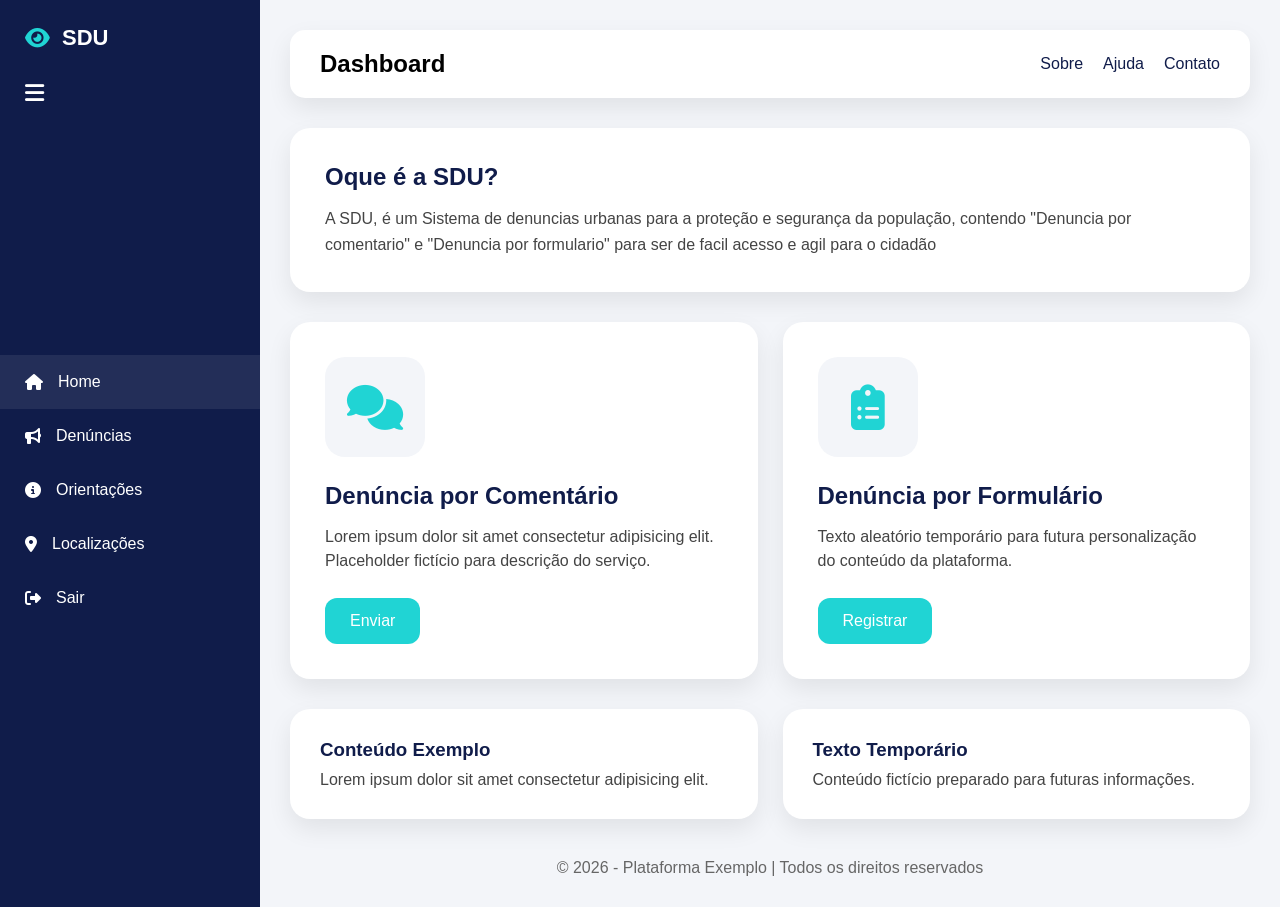
==== frontend/index.html @ 45e497d5 "layout inicial" ====
<!DOCTYPE html>
<html lang="pt-BR">

<head>
    <meta charset="UTF-8" />
    <meta name="viewport" content="width=device-width, initial-scale=1.0" />
    <title>Painel de Denúncias</title>

    <link rel="stylesheet" href="style.css" />

    <!-- Icons -->
    <link rel="stylesheet" href="https://cdnjs.cloudflare.com/ajax/libs/font-awesome/6.5.1/css/all.min.css" />
</head>

<body>

    <!-- SIDEBAR -->
    <aside class="sidebar" id="sidebar">

        <div class="sidebar-top">

            <div class="logo">
                <i class="fa-solid fa-eye"></i>
                <span>SDU</span>
            </div>


            <button class="menu-toggle" id="menuToggle">
                <i class="fa-solid fa-bars"></i>
            </button>

        </div>

        <nav class="menu">

            <a href="#" class="menu-item active">
                <i class="fa-solid fa-house"></i>
                <span>Home</span>
            </a>

            <a href="#" class="menu-item">
                <i class="fa-solid fa-bullhorn"></i>
                <span>Denúncias</span>
            </a>

            <a href="#" class="menu-item">
                <i class="fa-solid fa-circle-info"></i>
                <span>Orientações</span>
            </a>

            <a href="#" class="menu-item">
                <i class="fa-solid fa-location-dot"></i>
                <span>Localizações</span>
            </a>

            <a href="#" class="menu-item">
                <i class="fa-solid fa-right-from-bracket"></i>
                <span>Sair</span>
            </a>

        </nav>

        <div class="sidebar-footer">


        </div>

        </div>

    </aside>

    <!-- MAIN -->
    <main class="main">

        <!-- TOPBAR -->
        <header class="topbar">

            <div class="topbar-left">
                <h2>Dashboard</h2>
            </div>

            <div class="topbar-right">

                <a href="#">Sobre</a>
                <a href="#">Ajuda</a>
                <a href="#">Contato</a>

            </div>

        </header>

        <!-- HERO -->
        <section class="hero fade-in">

            <h1>Oque é a SDU?</h1>

            <p>
                A SDU, é um Sistema de denuncias urbanas para a proteção e segurança da população, contendo "Denuncia
                por comentario" e "Denuncia por formulario" para ser de facil acesso e agil para o cidadão
            </p>

        </section>

        <!-- CARDS -->
        <section class="cards">

            <!-- CARD 1 -->
            <div class="card fade-in">

                <div class="card-image">
                    <i class="fa-solid fa-comments"></i>
                </div>

                <h2>Denúncia por Comentário</h2>

                <p>
                    Lorem ipsum dolor sit amet consectetur adipisicing elit.
                    Placeholder fictício para descrição do serviço.
                </p>

                <button class="btn">
                    Enviar
                </button>

            </div>

            <!-- CARD 2 -->
            <div class="card fade-in">

                <div class="card-image">
                    <i class="fa-solid fa-clipboard-list"></i>
                </div>

                <h2>Denúncia por Formulário</h2>

                <p>
                    Texto aleatório temporário para futura personalização
                    do conteúdo da plataforma.
                </p>

                <button class="btn">
                    Registrar
                </button>

            </div>

        </section>

        <!-- EXTRA BOXES -->
        <section class="extra-content">

            <div class="extra-box fade-in">
                <h3>Conteúdo Exemplo</h3>
                <p>
                    Lorem ipsum dolor sit amet consectetur adipisicing elit.
                </p>
            </div>

            <div class="extra-box fade-in">
                <h3>Texto Temporário</h3>
                <p>
                    Conteúdo fictício preparado para futuras informações.
                </p>
            </div>

        </section>

        <!-- FOOTER -->
        <footer class="footer">

            <p>
                © 2026 - Plataforma Exemplo | Todos os direitos reservados
            </p>

        </footer>

    </main>

    <script src="script.js"></script>

</body>

</html>
---- frontend/style.css ----
/* RESET */

*{
    margin: 0;
    padding: 0;
    box-sizing: border-box;
}

/* ROOT */

:root{
    --primary: #101c4a;
    --secondary: #182a66;
    --accent: #20d4d4;
    --white: #ffffff;
    --gray: #f3f5f9;
    --text: #444;
    --shadow: 0 10px 25px rgba(0,0,0,0.08);
}

/* BODY */

body{
    font-family: Arial, Helvetica, sans-serif;
    background: var(--gray);
    display: flex;
    min-height: 100vh;
}

/* SIDEBAR */

.sidebar{
    width: 260px;
    background: var(--primary);
    color: white;
    display: flex;
    flex-direction: column;
    justify-content: space-between;
    transition: 0.3s;
}

.sidebar.collapsed{
    width: 90px;
}

.sidebar-top{
    padding: 25px;
}

.logo{
    display: flex;
    align-items: center;
    gap: 12px;
    font-size: 22px;
    font-weight: bold;
    margin-bottom: 30px;
}

.logo i{
    color: var(--accent);
}

.menu{
    display: flex;
    flex-direction: column;
}

.menu-item{
    padding: 18px 25px;
    text-decoration: none;
    color: white;
    display: flex;
    align-items: center;
    gap: 15px;
    transition: 0.3s;
}

.menu-item:hover{
    background: rgba(255,255,255,0.08);
    border-left: 4px solid var(--accent);
}

.menu-item.active{
    background: rgba(255,255,255,0.08);
}

.menu-toggle{
    background: transparent;
    border: none;
    color: white;
    font-size: 22px;
    cursor: pointer;
}

.sidebar-footer{
    padding: 30px;
    display: flex;
    justify-content: center;
}

.footer-logo{
    width: 80px;
    height: 80px;
    border-radius: 50%;
    background: var(--secondary);
    display: flex;
    justify-content: center;
    align-items: center;
    font-size: 35px;
    color: var(--accent);
}

/* MAIN */

.main{
    flex: 1;
    padding: 30px;
}

/* TOPBAR */

.topbar{
    background: white;
    border-radius: 15px;
    padding: 20px 30px;
    display: flex;
    justify-content: space-between;
    align-items: center;
    box-shadow: var(--shadow);
    margin-bottom: 30px;
}

.topbar-right{
    display: flex;
    gap: 20px;
}

.topbar-right a{
    text-decoration: none;
    color: var(--primary);
    transition: 0.3s;
}

.topbar-right a:hover{
    color: var(--accent);
}

/* HERO */

.hero{
    background: white;
    border-radius: 20px;
    padding: 35px;
    margin-bottom: 30px;
    box-shadow: var(--shadow);
}

.hero h1{
    margin-bottom: 15px;
    color: var(--primary);
}

.hero p{
    color: var(--text);
    line-height: 1.6;
}

/* CARDS */

.cards{
    display: grid;
    grid-template-columns: repeat(auto-fit, minmax(320px, 1fr));
    gap: 25px;
    margin-bottom: 30px;
}

.card{
    background: white;
    padding: 35px;
    border-radius: 20px;
    box-shadow: var(--shadow);
    transition: 0.3s;
}

.card:hover{
    transform: translateY(-8px);
}

.card-image{
    width: 100px;
    height: 100px;
    background: var(--gray);
    border-radius: 20px;
    display: flex;
    justify-content: center;
    align-items: center;
    font-size: 45px;
    color: var(--accent);
    margin-bottom: 25px;
}

.card h2{
    margin-bottom: 15px;
    color: var(--primary);
}

.card p{
    color: var(--text);
    margin-bottom: 25px;
    line-height: 1.5;
}

/* BUTTON */

.btn{
    background: var(--accent);
    color: white;
    border: none;
    padding: 14px 25px;
    border-radius: 12px;
    cursor: pointer;
    transition: 0.3s;
    font-size: 16px;
}

.btn:hover{
    transform: scale(1.05);
}

/* EXTRA BOXES */

.extra-content{
    display: grid;
    grid-template-columns: repeat(auto-fit, minmax(280px, 1fr));
    gap: 25px;
}

.extra-box{
    background: white;
    padding: 30px;
    border-radius: 20px;
    box-shadow: var(--shadow);
}

.extra-box h3{
    margin-bottom: 10px;
    color: var(--primary);
}

.extra-box p{
    color: var(--text);
}

/* FOOTER */

.footer{
    margin-top: 40px;
    text-align: center;
    color: #666;
}

/* ANIMATIONS */

.fade-in{
    opacity: 0;
    transform: translateY(30px);
    transition: 0.6s ease;
}

.fade-in.show{
    opacity: 1;
    transform: translateY(0);
}

/* RESPONSIVE */

@media(max-width: 900px){

    .sidebar{
        position: fixed;
        height: 100%;
        z-index: 1000;
    }

    .main{
        margin-left: 90px;
    }

    .topbar{
        flex-direction: column;
        gap: 15px;
    }

}

@media(max-width: 600px){

    .main{
        padding: 15px;
    }

    .cards{
        grid-template-columns: 1fr;
    }

}
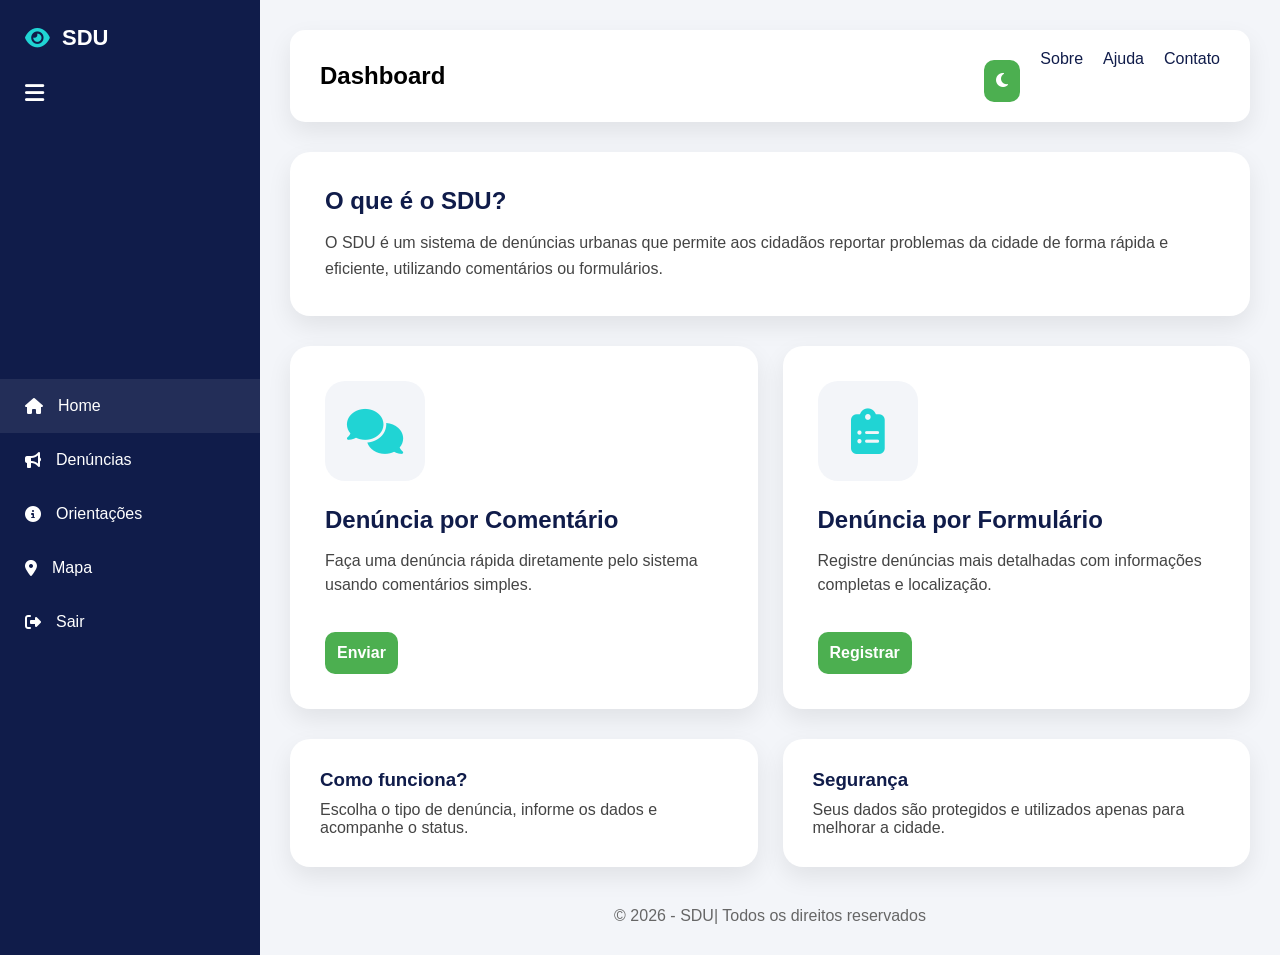
==== commit 822808b4: "refactor" ====
--- a/frontend/index.html
+++ b/frontend/index.html
@@ -4,7 +4,7 @@
 <head>
     <meta charset="UTF-8" />
     <meta name="viewport" content="width=device-width, initial-scale=1.0" />
-    <title>Painel de Denúncias</title>
+    <title>Urban Gaze - Painel de Denúncias</title>
 
     <link rel="stylesheet" href="style.css" />
 
@@ -24,7 +24,6 @@
                 <span>SDU</span>
             </div>
 
-
             <button class="menu-toggle" id="menuToggle">
                 <i class="fa-solid fa-bars"></i>
             </button>
@@ -33,27 +32,27 @@
 
         <nav class="menu">
 
-            <a href="#" class="menu-item active">
-                <i class="fa-solid fa-house"></i>
-                <span>Home</span>
+            <a href="index.html" class="menu-item active">
+                 <i class="fa-solid fa-house"></i>
+                 <span>Home</span>
             </a>
 
-            <a href="#" class="menu-item">
-                <i class="fa-solid fa-bullhorn"></i>
-                <span>Denúncias</span>
+             <a href="denuncias.html" class="menu-item">
+                  <i class="fa-solid fa-bullhorn"></i>
+                 <span>Denúncias</span>
             </a>
 
-            <a href="#" class="menu-item">
+                <a href="orientacoes.html" class="menu-item">
                 <i class="fa-solid fa-circle-info"></i>
                 <span>Orientações</span>
             </a>
 
-            <a href="#" class="menu-item">
+            <a href="mapa.html" class="menu-item">
                 <i class="fa-solid fa-location-dot"></i>
-                <span>Localizações</span>
+                <span>Mapa</span>
             </a>
 
-            <a href="#" class="menu-item">
+            <a href="login.html" class="menu-item">
                 <i class="fa-solid fa-right-from-bracket"></i>
                 <span>Sair</span>
             </a>
@@ -61,10 +60,7 @@
         </nav>
 
         <div class="sidebar-footer">
-
-
-        </div>
-
+            <!-- espaço para futuro (perfil, config, etc) -->
         </div>
 
     </aside>
@@ -81,6 +77,10 @@
 
             <div class="topbar-right">
 
+                <button id="darkModeToggle" class="btn">
+                    <i class="fa-solid fa-moon"></i>
+                </button>
+
                 <a href="#">Sobre</a>
                 <a href="#">Ajuda</a>
                 <a href="#">Contato</a>
@@ -92,11 +92,11 @@
         <!-- HERO -->
         <section class="hero fade-in">
 
-            <h1>Oque é a SDU?</h1>
+            <h1>O que é o SDU?</h1>
 
             <p>
-                A SDU, é um Sistema de denuncias urbanas para a proteção e segurança da população, contendo "Denuncia
-                por comentario" e "Denuncia por formulario" para ser de facil acesso e agil para o cidadão
+                O SDU é um sistema de denúncias urbanas que permite aos cidadãos reportar problemas da cidade
+                de forma rápida e eficiente, utilizando comentários ou formulários.
             </p>
 
         </section>
@@ -114,8 +114,7 @@
                 <h2>Denúncia por Comentário</h2>
 
                 <p>
-                    Lorem ipsum dolor sit amet consectetur adipisicing elit.
-                    Placeholder fictício para descrição do serviço.
+                    Faça uma denúncia rápida diretamente pelo sistema usando comentários simples.
                 </p>
 
                 <button class="btn">
@@ -134,8 +133,7 @@
                 <h2>Denúncia por Formulário</h2>
 
                 <p>
-                    Texto aleatório temporário para futura personalização
-                    do conteúdo da plataforma.
+                    Registre denúncias mais detalhadas com informações completas e localização.
                 </p>
 
                 <button class="btn">
@@ -150,16 +148,16 @@
         <section class="extra-content">
 
             <div class="extra-box fade-in">
-                <h3>Conteúdo Exemplo</h3>
+                <h3>Como funciona?</h3>
                 <p>
-                    Lorem ipsum dolor sit amet consectetur adipisicing elit.
+                    Escolha o tipo de denúncia, informe os dados e acompanhe o status.
                 </p>
             </div>
 
             <div class="extra-box fade-in">
-                <h3>Texto Temporário</h3>
+                <h3>Segurança</h3>
                 <p>
-                    Conteúdo fictício preparado para futuras informações.
+                    Seus dados são protegidos e utilizados apenas para melhorar a cidade.
                 </p>
             </div>
 
@@ -169,7 +167,7 @@
         <footer class="footer">
 
             <p>
-                © 2026 - Plataforma Exemplo | Todos os direitos reservados
+                © 2026 - SDU| Todos os direitos reservados
             </p>
 
         </footer>
--- a/frontend/style.css
+++ b/frontend/style.css
@@ -303,4 +303,47 @@
         grid-template-columns: 1fr;
     }
 
+}.form {
+    max-width: 600px;
+}
+
+.form-group {
+    display: flex;
+    flex-direction: column;
+    margin-bottom: 15px;
+}
+
+.form-group label {
+    margin-bottom: 5px;
+    font-weight: 500;
+}
+
+.form-group input,
+.form-group textarea {
+    padding: 10px;
+    border-radius: 8px;
+    border: 1px solid #ccc;
+    background: var(--card-bg);
+    color: inherit;
+}
+
+.form-group textarea {
+    resize: none;
+    height: 100px;
+}
+
+.form-row {
+    display: flex;
+    gap: 10px;
+}
+
+.btn {
+    margin-top: 10px;
+    padding: 12px;
+    border: none;
+    border-radius: 10px;
+    cursor: pointer;
+    background: #4CAF50;
+    color: white;
+    font-weight: bold;
 }
